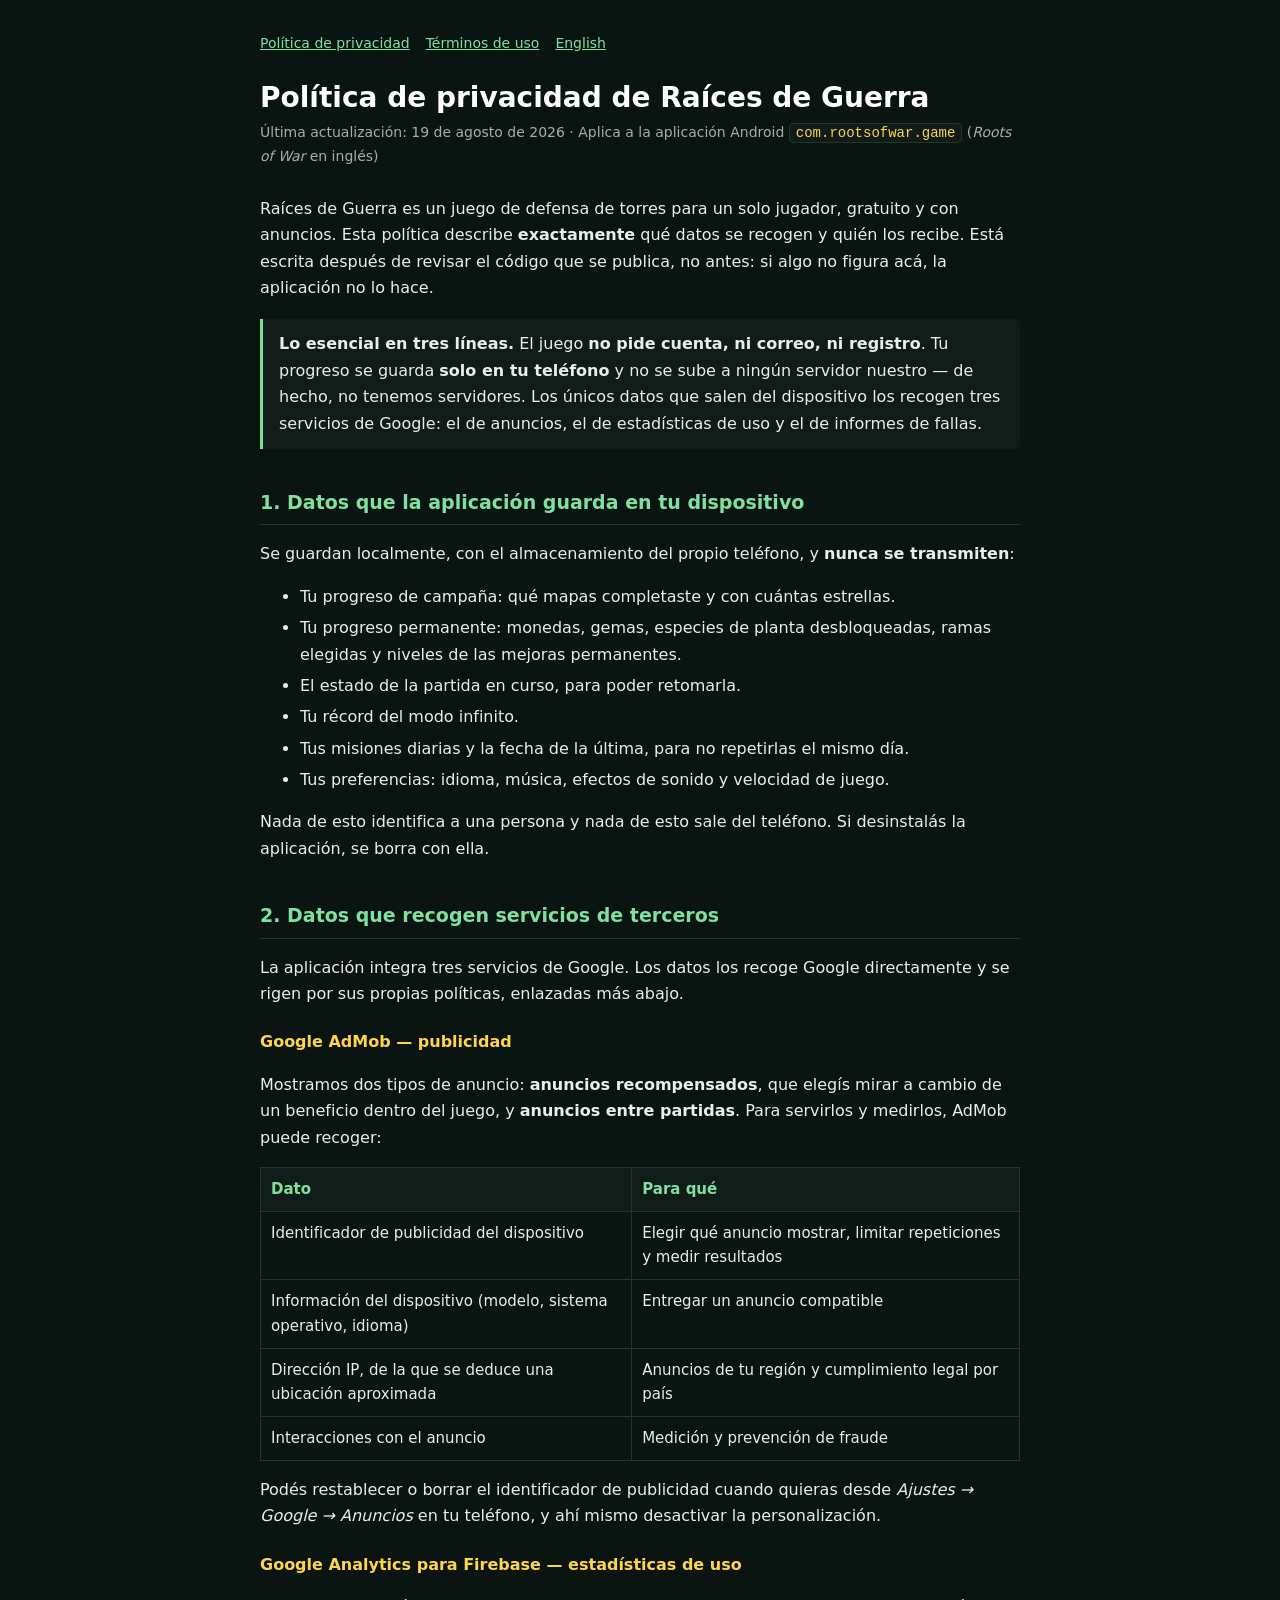
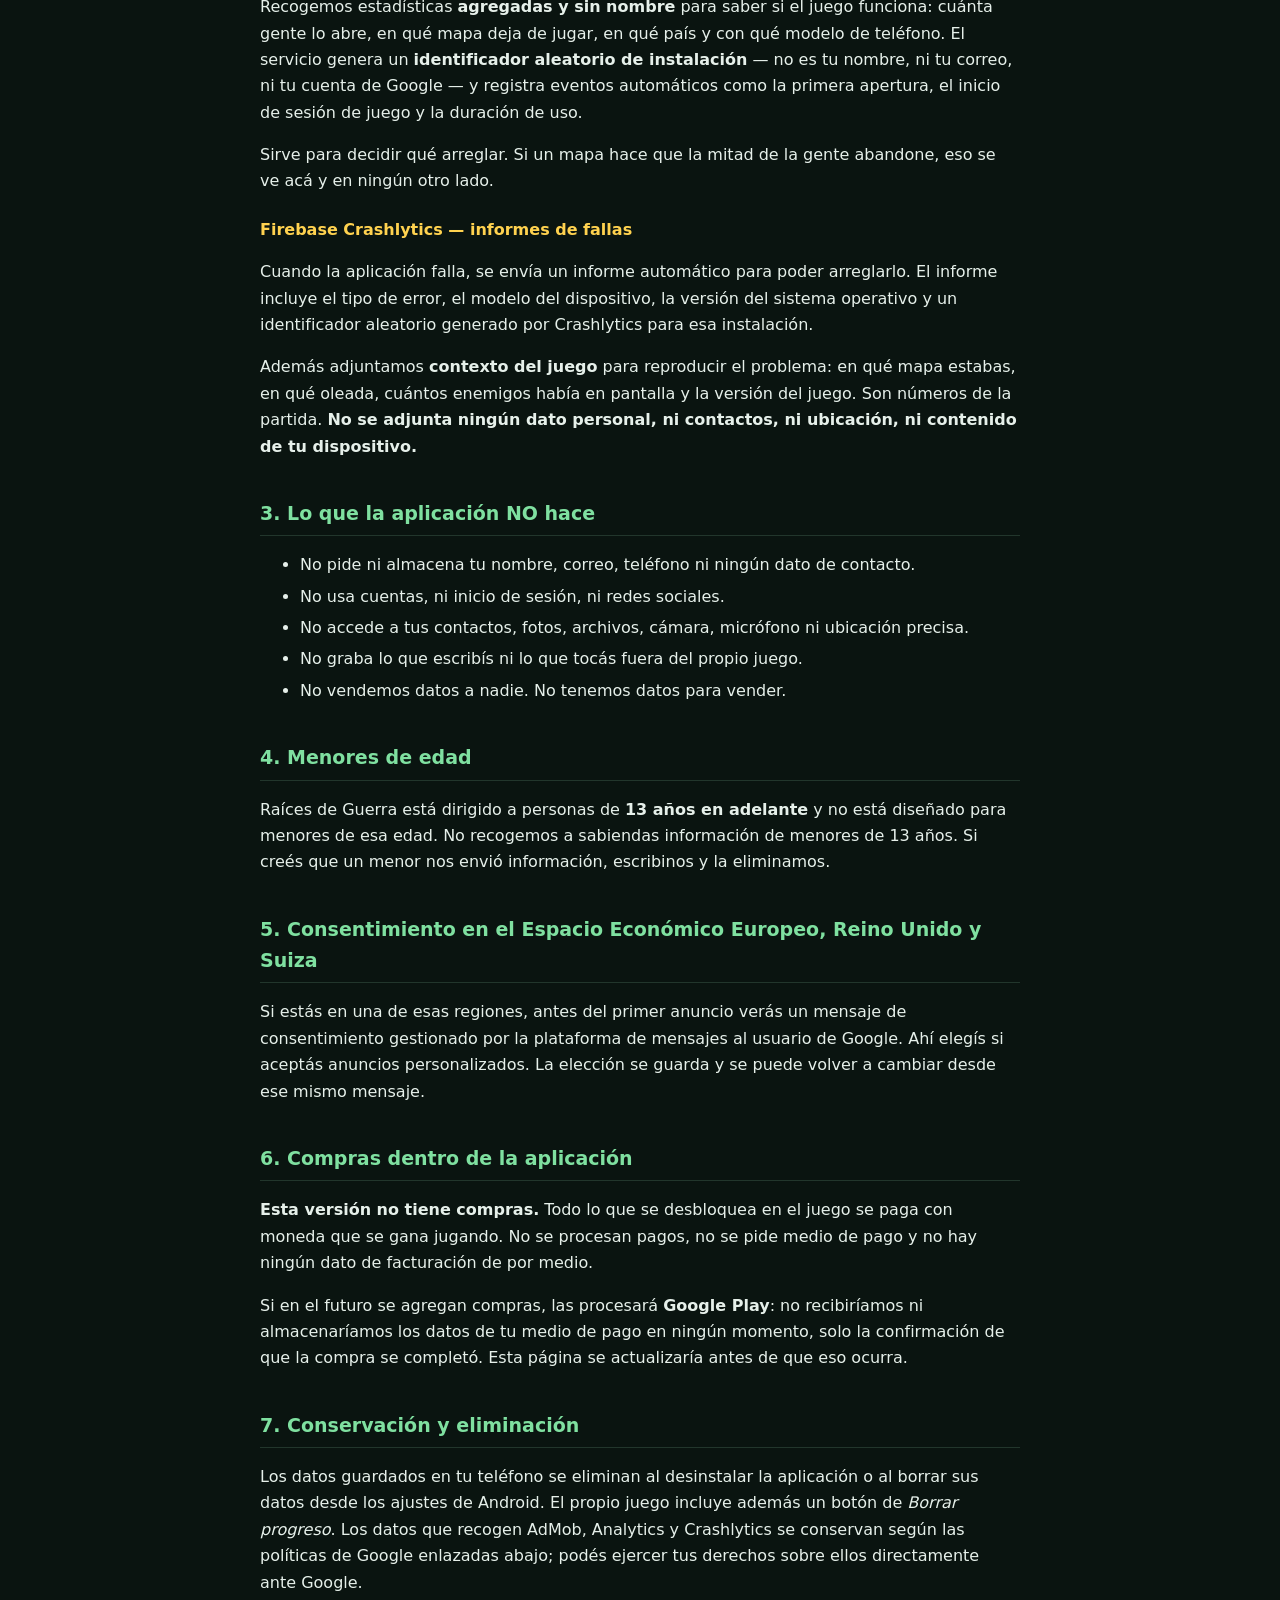
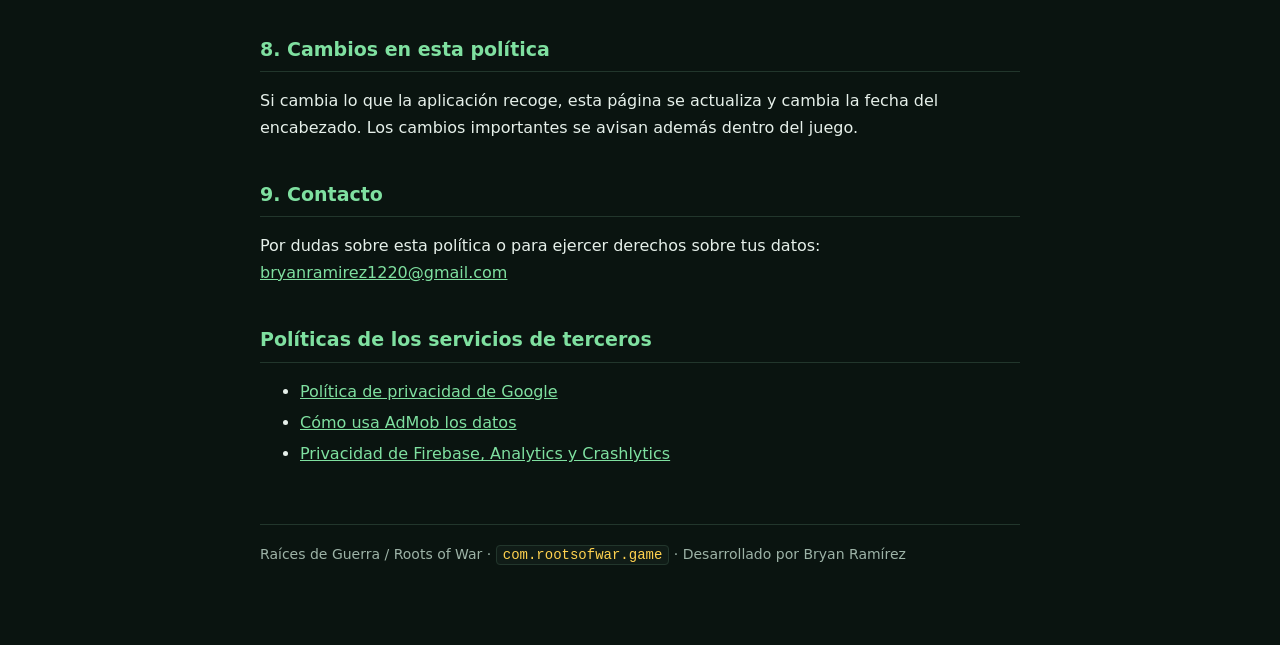
==== index.html @ be37c6fc "Politica de privacidad y terminos de uso de Roots of War Escritas DESPUES de leer el codigo que se p" ====
<!DOCTYPE html>
<html lang="es-419">
<head>
<meta charset="utf-8">
<meta name="viewport" content="width=device-width,initial-scale=1">
<title>Política de privacidad — Raíces de Guerra</title>
<link rel="stylesheet" href="estilo.css">
</head>
<body>
<main>

<nav>
  <a href="./">Política de privacidad</a>
  <a href="terminos.html">Términos de uso</a>
  <a href="privacy.html">English</a>
</nav>

<h1>Política de privacidad de Raíces de Guerra</h1>
<p class="sub">Última actualización: 19 de agosto de 2026 · Aplica a la aplicación Android
<code>com.rootsofwar.game</code> (<em>Roots of War</em> en inglés)</p>

<p>Raíces de Guerra es un juego de defensa de torres para un solo jugador, gratuito y con
anuncios. Esta política describe <strong>exactamente</strong> qué datos se recogen y quién los
recibe. Está escrita después de revisar el código que se publica, no antes: si algo no figura
acá, la aplicación no lo hace.</p>

<div class="nota">
<strong>Lo esencial en tres líneas.</strong> El juego <strong>no pide cuenta, ni correo, ni
registro</strong>. Tu progreso se guarda <strong>solo en tu teléfono</strong> y no se sube a ningún
servidor nuestro — de hecho, no tenemos servidores. Los únicos datos que salen del dispositivo
los recogen tres servicios de Google: el de anuncios, el de estadísticas de uso y el de informes
de fallas.
</div>

<h2>1. Datos que la aplicación guarda en tu dispositivo</h2>

<p>Se guardan localmente, con el almacenamiento del propio teléfono, y <strong>nunca se
transmiten</strong>:</p>

<ul>
  <li>Tu progreso de campaña: qué mapas completaste y con cuántas estrellas.</li>
  <li>Tu progreso permanente: monedas, gemas, especies de planta desbloqueadas, ramas elegidas
      y niveles de las mejoras permanentes.</li>
  <li>El estado de la partida en curso, para poder retomarla.</li>
  <li>Tu récord del modo infinito.</li>
  <li>Tus misiones diarias y la fecha de la última, para no repetirlas el mismo día.</li>
  <li>Tus preferencias: idioma, música, efectos de sonido y velocidad de juego.</li>
</ul>

<p>Nada de esto identifica a una persona y nada de esto sale del teléfono. Si desinstalás la
aplicación, se borra con ella.</p>

<h2>2. Datos que recogen servicios de terceros</h2>

<p>La aplicación integra tres servicios de Google. Los datos los recoge Google directamente y se
rigen por sus propias políticas, enlazadas más abajo.</p>

<h3>Google AdMob — publicidad</h3>

<p>Mostramos dos tipos de anuncio: <strong>anuncios recompensados</strong>, que elegís mirar a
cambio de un beneficio dentro del juego, y <strong>anuncios entre partidas</strong>. Para servirlos
y medirlos, AdMob puede recoger:</p>

<table>
  <tr><th>Dato</th><th>Para qué</th></tr>
  <tr><td>Identificador de publicidad del dispositivo</td><td>Elegir qué anuncio mostrar, limitar repeticiones y medir resultados</td></tr>
  <tr><td>Información del dispositivo (modelo, sistema operativo, idioma)</td><td>Entregar un anuncio compatible</td></tr>
  <tr><td>Dirección IP, de la que se deduce una ubicación aproximada</td><td>Anuncios de tu región y cumplimiento legal por país</td></tr>
  <tr><td>Interacciones con el anuncio</td><td>Medición y prevención de fraude</td></tr>
</table>

<p>Podés restablecer o borrar el identificador de publicidad cuando quieras desde
<em>Ajustes → Google → Anuncios</em> en tu teléfono, y ahí mismo desactivar la personalización.</p>

<h3>Google Analytics para Firebase — estadísticas de uso</h3>

<p>Recogemos estadísticas <strong>agregadas y sin nombre</strong> para saber si el juego funciona:
cuánta gente lo abre, en qué mapa deja de jugar, en qué país y con qué modelo de teléfono. El
servicio genera un <strong>identificador aleatorio de instalación</strong> — no es tu nombre, ni tu
correo, ni tu cuenta de Google — y registra eventos automáticos como la primera apertura, el
inicio de sesión de juego y la duración de uso.</p>

<p>Sirve para decidir qué arreglar. Si un mapa hace que la mitad de la gente abandone, eso se ve
acá y en ningún otro lado.</p>

<h3>Firebase Crashlytics — informes de fallas</h3>

<p>Cuando la aplicación falla, se envía un informe automático para poder arreglarlo. El informe
incluye el tipo de error, el modelo del dispositivo, la versión del sistema operativo y un
identificador aleatorio generado por Crashlytics para esa instalación.</p>

<p>Además adjuntamos <strong>contexto del juego</strong> para reproducir el problema: en qué mapa
estabas, en qué oleada, cuántos enemigos había en pantalla y la versión del juego. Son números
de la partida. <strong>No se adjunta ningún dato personal, ni contactos, ni ubicación, ni
contenido de tu dispositivo.</strong></p>

<h2>3. Lo que la aplicación NO hace</h2>

<ul>
  <li>No pide ni almacena tu nombre, correo, teléfono ni ningún dato de contacto.</li>
  <li>No usa cuentas, ni inicio de sesión, ni redes sociales.</li>
  <li>No accede a tus contactos, fotos, archivos, cámara, micrófono ni ubicación precisa.</li>
  <li>No graba lo que escribís ni lo que tocás fuera del propio juego.</li>
  <li>No vendemos datos a nadie. No tenemos datos para vender.</li>
</ul>

<h2>4. Menores de edad</h2>

<p>Raíces de Guerra está dirigido a personas de <strong>13 años en adelante</strong> y no está
diseñado para menores de esa edad. No recogemos a sabiendas información de menores de 13 años. Si
creés que un menor nos envió información, escribinos y la eliminamos.</p>

<h2>5. Consentimiento en el Espacio Económico Europeo, Reino Unido y Suiza</h2>

<p>Si estás en una de esas regiones, antes del primer anuncio verás un mensaje de consentimiento
gestionado por la plataforma de mensajes al usuario de Google. Ahí elegís si aceptás anuncios
personalizados. La elección se guarda y se puede volver a cambiar desde ese mismo mensaje.</p>

<h2>6. Compras dentro de la aplicación</h2>

<p><strong>Esta versión no tiene compras.</strong> Todo lo que se desbloquea en el juego se paga con
moneda que se gana jugando. No se procesan pagos, no se pide medio de pago y no hay ningún dato
de facturación de por medio.</p>

<p>Si en el futuro se agregan compras, las procesará <strong>Google Play</strong>: no recibiríamos
ni almacenaríamos los datos de tu medio de pago en ningún momento, solo la confirmación de que la
compra se completó. Esta página se actualizaría antes de que eso ocurra.</p>

<h2>7. Conservación y eliminación</h2>

<p>Los datos guardados en tu teléfono se eliminan al desinstalar la aplicación o al borrar sus
datos desde los ajustes de Android. El propio juego incluye además un botón de
<em>Borrar progreso</em>. Los datos que recogen AdMob, Analytics y Crashlytics se conservan según
las políticas de Google enlazadas abajo; podés ejercer tus derechos sobre ellos directamente ante
Google.</p>

<h2>8. Cambios en esta política</h2>

<p>Si cambia lo que la aplicación recoge, esta página se actualiza y cambia la fecha del
encabezado. Los cambios importantes se avisan además dentro del juego.</p>

<h2>9. Contacto</h2>

<p>Por dudas sobre esta política o para ejercer derechos sobre tus datos:
<a href="mailto:bryanramirez1220@gmail.com">bryanramirez1220@gmail.com</a></p>

<h2>Políticas de los servicios de terceros</h2>

<ul>
  <li><a href="https://policies.google.com/privacy" rel="noopener">Política de privacidad de Google</a></li>
  <li><a href="https://support.google.com/admob/answer/6128543" rel="noopener">Cómo usa AdMob los datos</a></li>
  <li><a href="https://firebase.google.com/support/privacy" rel="noopener">Privacidad de Firebase, Analytics y Crashlytics</a></li>
</ul>

<footer>
Raíces de Guerra / Roots of War · <code>com.rootsofwar.game</code> · Desarrollado por Bryan Ramírez
</footer>

</main>
</body>
</html>
---- estilo.css ----
/* Paleta del juego: la savia sobre tierra húmeda. El fondo es el mismo
   #0a1410 que usa la app en el arranque, así que abrir la política desde el
   juego no da un salto de blanco a la cara. */
:root{
  --bg:#0a1410; --panel:#101c17; --line:#22362c;
  --tx:#e6f0ea; --dim:#9db3a7; --savia:#7fe0a0; --gold:#ffd24f;
}
*{box-sizing:border-box}
body{margin:0;background:var(--bg);color:var(--tx);
  font:16px/1.65 'Segoe UI',system-ui,-apple-system,sans-serif;
  padding:32px 18px 80px;}
main{max-width:760px;margin:0 auto}
h1{font-size:28px;line-height:1.2;margin:0 0 6px;color:#fff}
h2{font-size:19px;margin:38px 0 10px;color:var(--savia);
  border-bottom:1px solid var(--line);padding-bottom:6px}
h3{font-size:16px;margin:22px 0 6px;color:var(--gold)}
.sub{color:var(--dim);margin:0 0 28px;font-size:14px}
p,li{color:var(--tx)}
li{margin:5px 0}
code{background:var(--panel);border:1px solid var(--line);border-radius:4px;
  padding:1px 6px;font-size:14px;color:var(--gold)}
table{width:100%;border-collapse:collapse;margin:14px 0;font-size:15px}
th,td{text-align:left;padding:9px 10px;border:1px solid var(--line);vertical-align:top}
th{background:var(--panel);color:var(--savia);font-weight:600}
.nota{background:var(--panel);border-left:3px solid var(--savia);
  padding:12px 16px;border-radius:0 6px 6px 0;margin:18px 0}
a{color:var(--savia)}
footer{margin-top:56px;padding-top:18px;border-top:1px solid var(--line);
  color:var(--dim);font-size:14px}
nav{margin-bottom:26px;display:flex;flex-wrap:wrap;gap:16px}
nav a{font-size:14px}
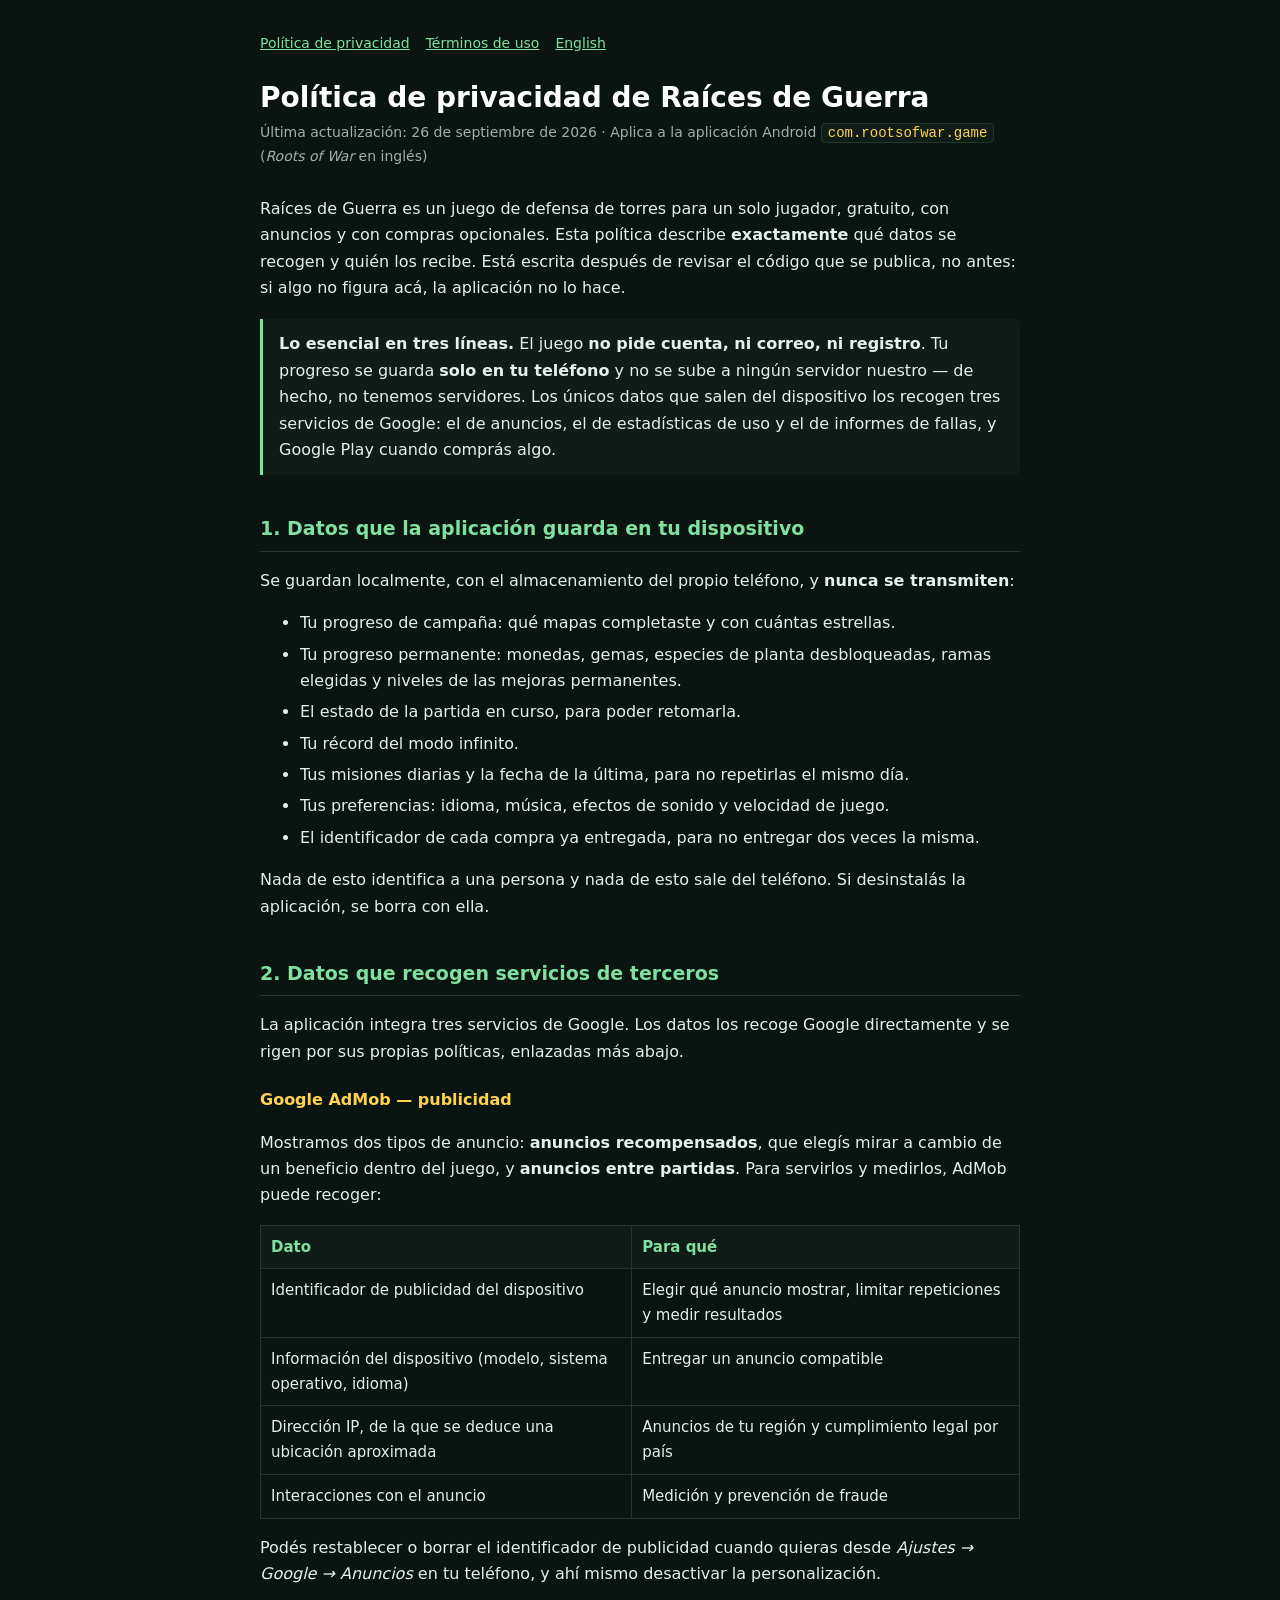
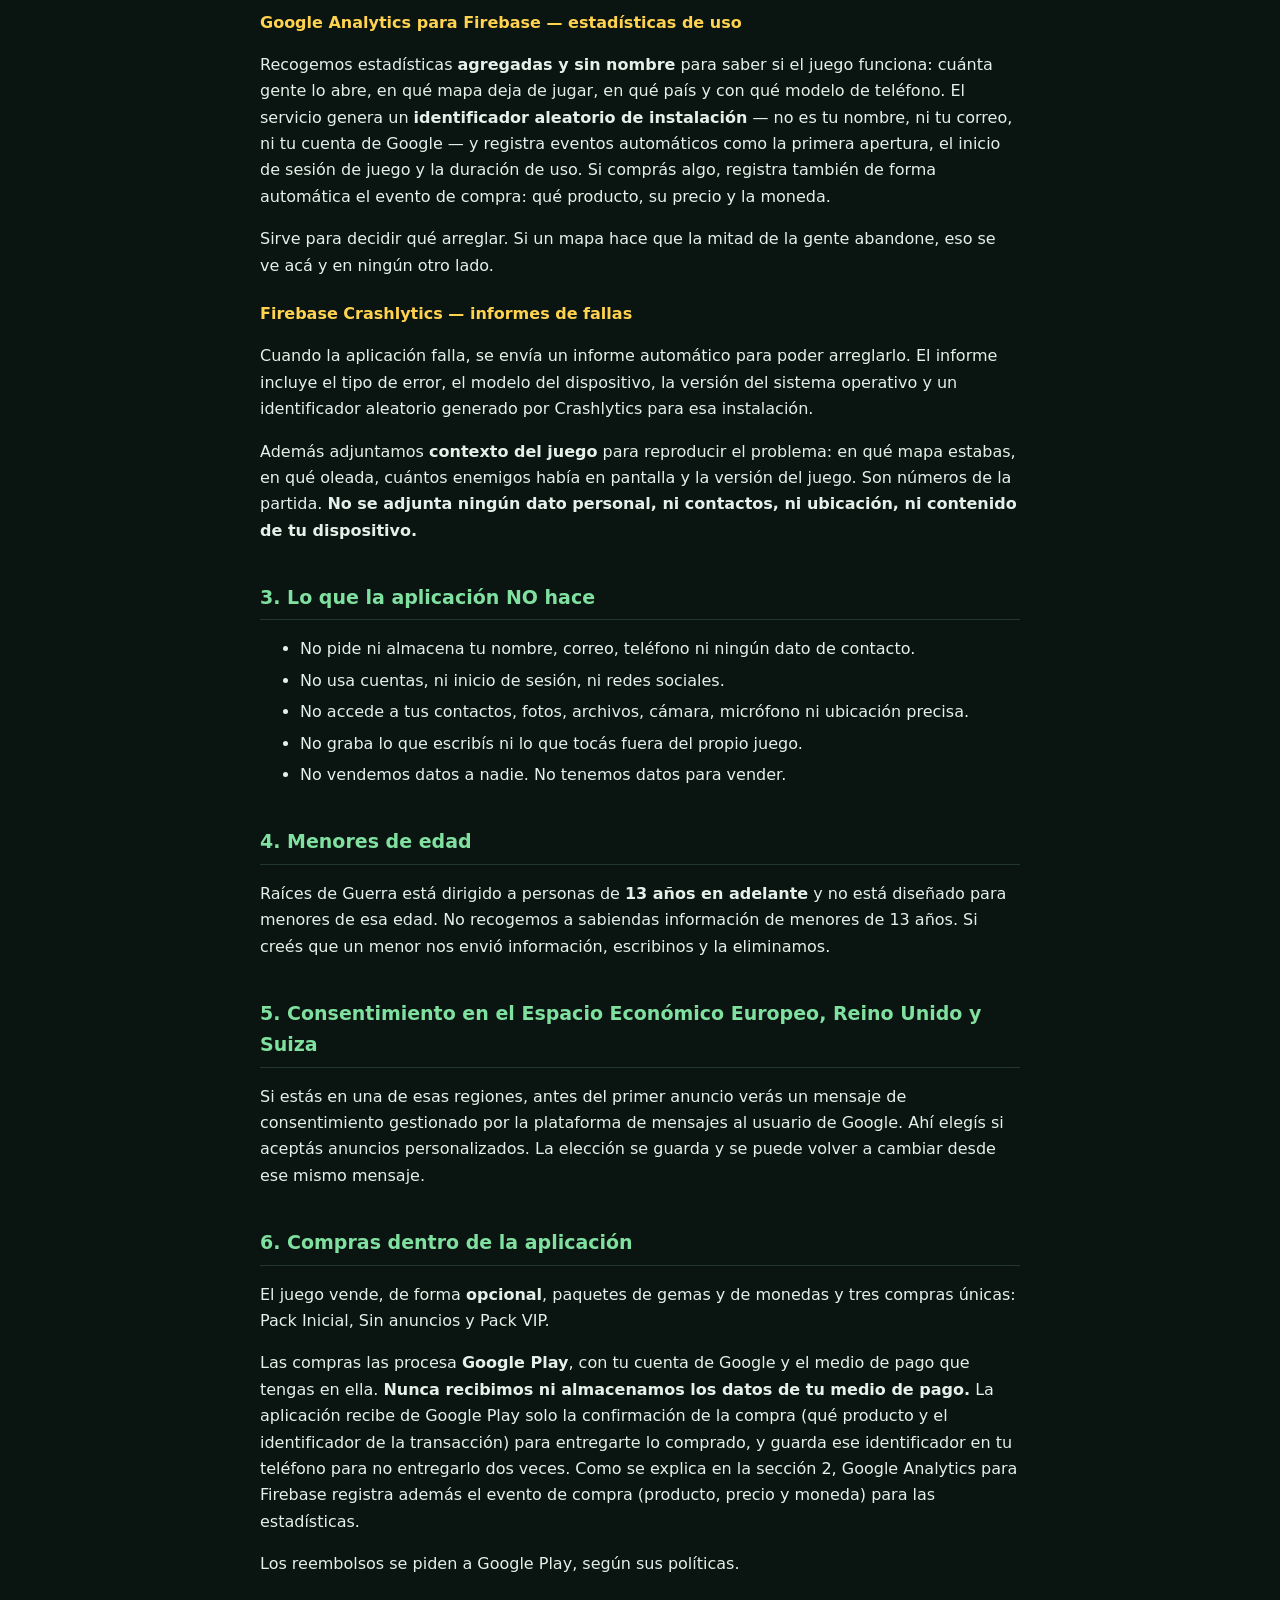
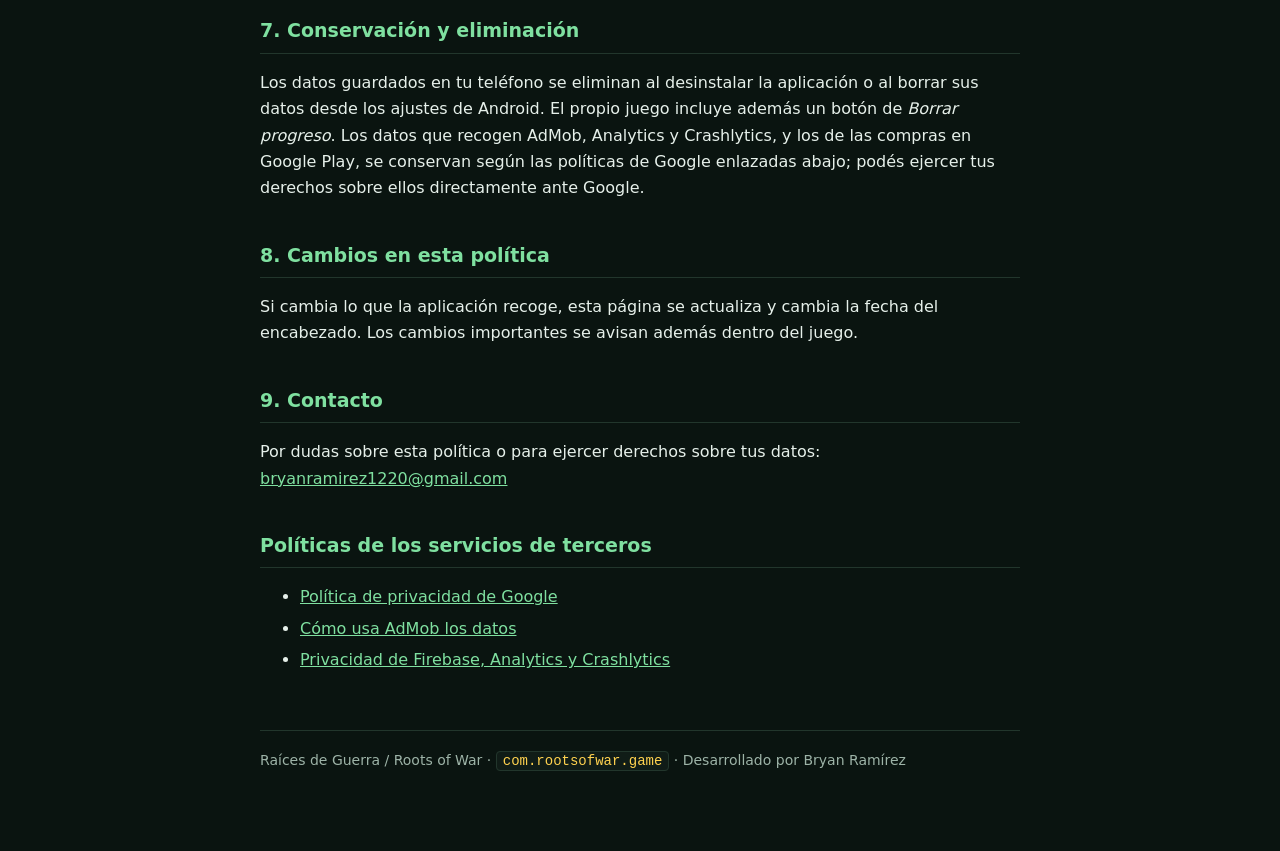
==== commit fd90eb56: "La 1.7 tiene compras: politica y terminos al dia (es y en) - Politica: compras opcionales procesadas" ====
--- a/index.html
+++ b/index.html
@@ -16,11 +16,11 @@
 </nav>
 
 <h1>Política de privacidad de Raíces de Guerra</h1>
-<p class="sub">Última actualización: 19 de agosto de 2026 · Aplica a la aplicación Android
+<p class="sub">Última actualización: 26 de septiembre de 2026 · Aplica a la aplicación Android
 <code>com.rootsofwar.game</code> (<em>Roots of War</em> en inglés)</p>
 
-<p>Raíces de Guerra es un juego de defensa de torres para un solo jugador, gratuito y con
-anuncios. Esta política describe <strong>exactamente</strong> qué datos se recogen y quién los
+<p>Raíces de Guerra es un juego de defensa de torres para un solo jugador, gratuito, con
+anuncios y con compras opcionales. Esta política describe <strong>exactamente</strong> qué datos se recogen y quién los
 recibe. Está escrita después de revisar el código que se publica, no antes: si algo no figura
 acá, la aplicación no lo hace.</p>
 
@@ -29,7 +29,7 @@
 registro</strong>. Tu progreso se guarda <strong>solo en tu teléfono</strong> y no se sube a ningún
 servidor nuestro — de hecho, no tenemos servidores. Los únicos datos que salen del dispositivo
 los recogen tres servicios de Google: el de anuncios, el de estadísticas de uso y el de informes
-de fallas.
+de fallas, y Google Play cuando comprás algo.
 </div>
 
 <h2>1. Datos que la aplicación guarda en tu dispositivo</h2>
@@ -45,6 +45,7 @@
   <li>Tu récord del modo infinito.</li>
   <li>Tus misiones diarias y la fecha de la última, para no repetirlas el mismo día.</li>
   <li>Tus preferencias: idioma, música, efectos de sonido y velocidad de juego.</li>
+  <li>El identificador de cada compra ya entregada, para no entregar dos veces la misma.</li>
 </ul>
 
 <p>Nada de esto identifica a una persona y nada de esto sale del teléfono. Si desinstalás la
@@ -78,7 +79,8 @@
 cuánta gente lo abre, en qué mapa deja de jugar, en qué país y con qué modelo de teléfono. El
 servicio genera un <strong>identificador aleatorio de instalación</strong> — no es tu nombre, ni tu
 correo, ni tu cuenta de Google — y registra eventos automáticos como la primera apertura, el
-inicio de sesión de juego y la duración de uso.</p>
+inicio de sesión de juego y la duración de uso. Si comprás algo, registra también de forma
+automática el evento de compra: qué producto, su precio y la moneda.</p>
 
 <p>Sirve para decidir qué arreglar. Si un mapa hace que la mitad de la gente abandone, eso se ve
 acá y en ningún otro lado.</p>
@@ -118,20 +120,24 @@
 
 <h2>6. Compras dentro de la aplicación</h2>
 
-<p><strong>Esta versión no tiene compras.</strong> Todo lo que se desbloquea en el juego se paga con
-moneda que se gana jugando. No se procesan pagos, no se pide medio de pago y no hay ningún dato
-de facturación de por medio.</p>
+<p>El juego vende, de forma <strong>opcional</strong>, paquetes de gemas y de monedas y tres compras
+únicas: Pack Inicial, Sin anuncios y Pack VIP.</p>
 
-<p>Si en el futuro se agregan compras, las procesará <strong>Google Play</strong>: no recibiríamos
-ni almacenaríamos los datos de tu medio de pago en ningún momento, solo la confirmación de que la
-compra se completó. Esta página se actualizaría antes de que eso ocurra.</p>
+<p>Las compras las procesa <strong>Google Play</strong>, con tu cuenta de Google y el medio de pago
+que tengas en ella. <strong>Nunca recibimos ni almacenamos los datos de tu medio de pago.</strong> La
+aplicación recibe de Google Play solo la confirmación de la compra (qué producto y el
+identificador de la transacción) para entregarte lo comprado, y guarda ese identificador en tu
+teléfono para no entregarlo dos veces. Como se explica en la sección 2, Google Analytics para
+Firebase registra además el evento de compra (producto, precio y moneda) para las estadísticas.</p>
+
+<p>Los reembolsos se piden a Google Play, según sus políticas.</p>
 
 <h2>7. Conservación y eliminación</h2>
 
 <p>Los datos guardados en tu teléfono se eliminan al desinstalar la aplicación o al borrar sus
 datos desde los ajustes de Android. El propio juego incluye además un botón de
-<em>Borrar progreso</em>. Los datos que recogen AdMob, Analytics y Crashlytics se conservan según
-las políticas de Google enlazadas abajo; podés ejercer tus derechos sobre ellos directamente ante
+<em>Borrar progreso</em>. Los datos que recogen AdMob, Analytics y Crashlytics, y los de las compras en
+Google Play, se conservan según las políticas de Google enlazadas abajo; podés ejercer tus derechos sobre ellos directamente ante
 Google.</p>
 
 <h2>8. Cambios en esta política</h2>
